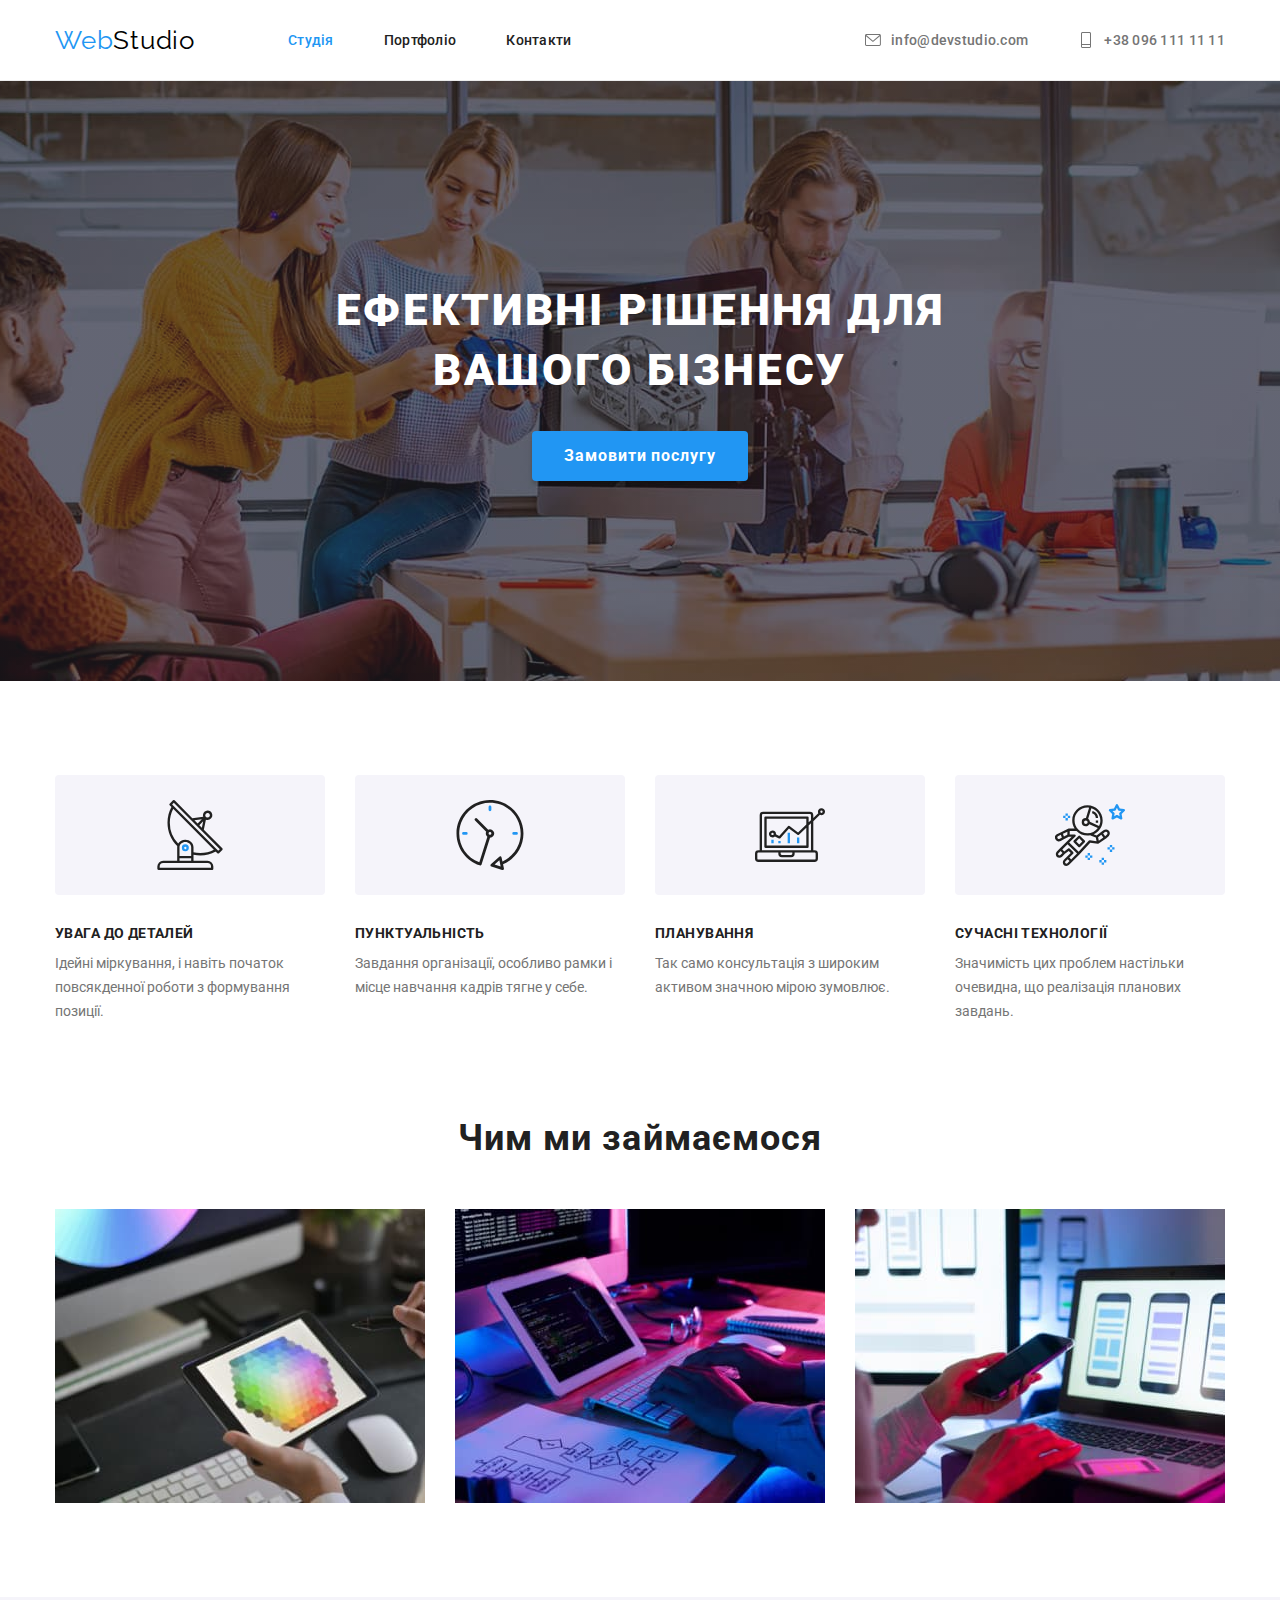
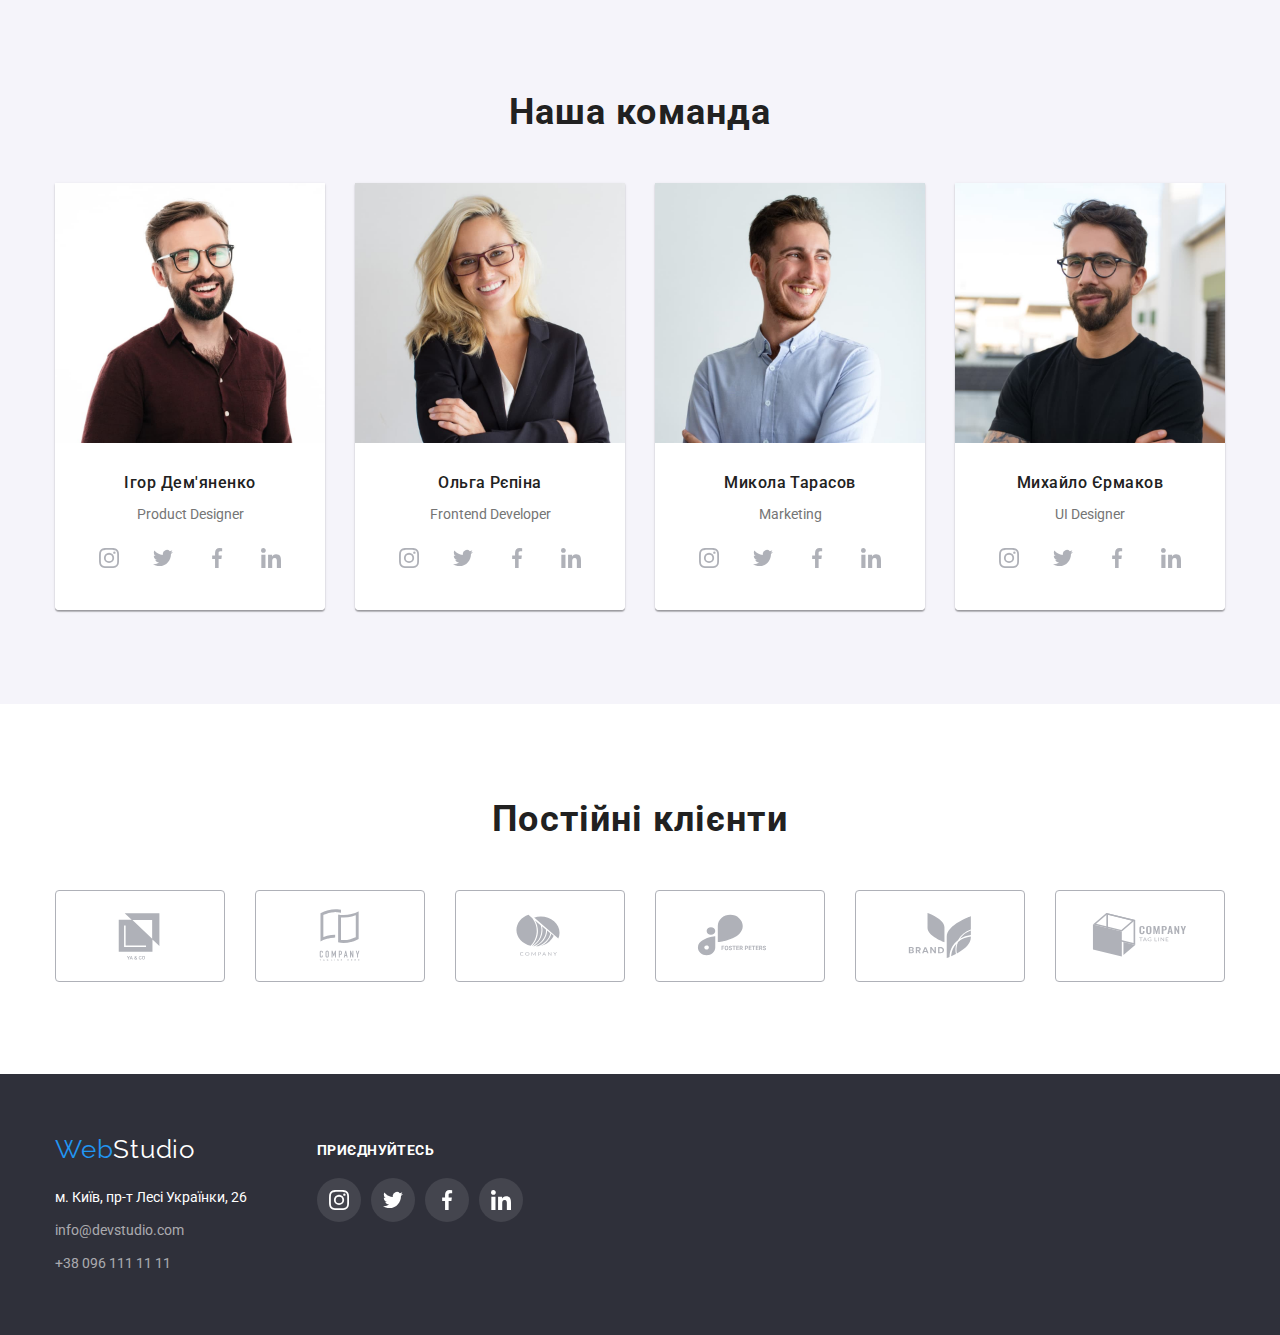
==== index.html @ 655edbf3 "Завантаження" ====
<!DOCTYPE html>
<html lang="uk">
  <head>
    <meta charset="UTF-8" />
    <meta http-equiv="X-UA-Compatible" content="IE=edge" />
    <meta name="viewport" content="width=device-width, initial-scale=1.0" />
    <title>WebStudio</title>
    <link rel="shortcut icon" href="./images/favicon.svg" type="image/svg" />
    <link rel="preconnect" href="https://fonts.googleapis.com" />
    <link rel="preconnect" href="https://fonts.gstatic.com" crossorigin />
    <link
      href="https://fonts.googleapis.com/css2?family=Raleway:wght@700&family=Roboto:wght@400;500;700;900&display=swap"
      rel="stylesheet"
    />
    <link
      rel="stylesheet"
      href="https://cdnjs.cloudflare.com/ajax/libs/modern-normalize/1.1.0/modern-normalize.min.css"
    />
    <link rel="stylesheet" href="./css/styles.css" />
  </head>
  <body>
    <!-- Шапка сайта -->
    <header class="page-header">
      <div class="container header-nav">
        <a href="./index.html" class="logo link">Web<span class="logo-black">Studio</span></a>
        <nav>
          <ul class="site-nav list">
            <li>
              <a href="./index.html" class="site-link link current">Студія</a>
            </li>
            <li>
              <a href="./portfolio.html" class="site-link link">Портфоліо</a>
            </li>
            <li><a href="#" class="site-link link">Контакти</a></li>
          </ul>
        </nav>
        <ul class="adress-nav list">
          <li>
            <a href="mailto:info@devstudio.com" class="adress-link link">
              <div class="foter-contact">
                <svg class="icon contact-icon" width="16" height="16">
                  <use href="./images/svg-icon.svg#icon-email"></use>
                </svg>
                info@devstudio.com
              </div>
            </a>
          </li>
          <li>
            <a href="tel:+380961111111" class="adress-link link">
              <div class="foter-contact">
                <svg class="icon contact-icon" width="16" height="16">
                  <use href="./images/svg-icon.svg#icon-phone"></use>
                </svg>
                +38 096 111 11 11
              </div>
            </a>
          </li>
        </ul>
      </div>
    </header>
    <!-- Мейн -->
    <main class="main">
      <!-- Герой -->
      <section class="hero">
        <h1 class="hero-title">Ефективні рішення для вашого бізнесу</h1>
        <button type="button" class="button">Замовити послугу</button>
      </section>
      <!-- Особливості -->
      <section class="section">
        <div class="container">
          <h2 class="section-title hidden">Наші особливості</h2>
          <ul class="feature-list list">
            <li>
              <div class="feature-icon">
                <svg class="icon" width="70" height="70">
                  <use href="./images/svg-icon.svg#icon-antenna"></use>
                </svg>
              </div>
              <h3 class="feature-title">УВАГА ДО ДЕТАЛЕЙ</h3>
              <p>Ідейні міркування, і навіть початок повсякденної роботи з формування позиції.</p>
            </li>
            <li>
              <div class="feature-icon">
                <svg class="icon" width="70" height="70">
                  <use href="./images/svg-icon.svg#icon-clock"></use>
                </svg>
              </div>
              <h3 class="feature-title">ПУНКТУАЛЬНІСТЬ</h3>
              <p>Завдання організації, особливо рамки і місце навчання кадрів тягне у себе.</p>
            </li>
            <li>
              <div class="feature-icon">
                <svg class="icon" width="70" height="70">
                  <use href="./images/svg-icon.svg#icon-diagram"></use>
                </svg>
              </div>
              <h3 class="feature-title">ПЛАНУВАННЯ</h3>
              <p>Так само консультація з широким активом значною мірою зумовлює.</p>
            </li>
            <li>
              <div class="feature-icon">
                <svg class="icon" width="70" height="70">
                  <use href="./images/svg-icon.svg#icon-astronaut"></use>
                </svg>
              </div>
              <h3 class="feature-title">СУЧАСНІ ТЕХНОЛОГІЇ</h3>
              <p>Значимість цих проблем настільки очевидна, що реалізація планових завдань.</p>
            </li>
          </ul>
        </div>
      </section>
      <!-- Чим ми займаємося -->
      <section class="section feature-section">
        <div class="container">
          <h2 class="section-title">Чим ми займаємося</h2>
          <ul class="work-list list">
            <li>
              <img
                src="./images/img_1.jpg"
                alt="Робочий стіл з планшетом і клавіатурою"
                width="370"
              />
            </li>
            <li>
              <img src="./images/img_2.jpg" alt="Телефон в руках і ноутбук на столі" width="370" />
            </li>
            <li>
              <img src="./images/img_3.jpg" alt="Планшет з колажом вибору кольору" width="370" />
            </li>
          </ul>
        </div>
      </section>
      <!-- Команда -->
      <section class="section feature-section comand-section">
        <div class="container">
          <h2 class="section-title">Наша команда</h2>
          <ul class="user-list list">
            <li>
              <img src="./images/avatar_1.jpg" alt="Фото участника команди" width="270" />
              <div class="user-signature">
                <h3 class="user-title">Ігор Дем'яненко</h3>
                <p class="user-desc">Product Designer</p>
                <ul class="social-list list">
                  <li>
                    <a class="social-link" href="#">
                      <svg class="icon" width="20" height="20">
                        <use href="./images/svg-icon.svg#icon-instagram"></use>
                      </svg>
                    </a>
                  </li>
                  <li>
                    <a class="social-link" href="#">
                      <svg class="icon" width="20" height="20">
                        <use href="./images/svg-icon.svg#icon-twitter"></use>
                      </svg>
                    </a>
                  </li>
                  <li>
                    <a class="social-link" href="#">
                      <svg class="icon" width="20" height="20">
                        <use href="./images/svg-icon.svg#icon-facebook"></use>
                      </svg>
                    </a>
                  </li>
                  <li>
                    <a class="social-link" href="#">
                      <svg class="icon" width="20" height="20">
                        <use href="./images/svg-icon.svg#icon-linkedin"></use>
                      </svg>
                    </a>
                  </li>
                </ul>
              </div>
            </li>
            <li>
              <img src="./images/avatar_2.jpg" alt="Фото участника команди" width="270" />
              <div class="user-signature">
                <h3 class="user-title">Ольга Рєпіна</h3>
                <p class="user-desc">Frontend Developer</p>
                <ul class="social-list list">
                  <li>
                    <a class="social-link" href="#">
                      <svg class="icon" width="20" height="20">
                        <use href="./images/svg-icon.svg#icon-instagram"></use>
                      </svg>
                    </a>
                  </li>
                  <li>
                    <a class="social-link" href="#">
                      <svg class="icon" width="20" height="20">
                        <use href="./images/svg-icon.svg#icon-twitter"></use>
                      </svg>
                    </a>
                  </li>
                  <li>
                    <a class="social-link" href="#">
                      <svg class="icon" width="20" height="20">
                        <use href="./images/svg-icon.svg#icon-facebook"></use>
                      </svg>
                    </a>
                  </li>
                  <li>
                    <a class="social-link" href="#">
                      <svg class="icon" width="20" height="20">
                        <use href="./images/svg-icon.svg#icon-linkedin"></use>
                      </svg>
                    </a>
                  </li>
                </ul>
              </div>
            </li>
            <li>
              <img src="./images/avatar_3.jpg" alt="Фото участника команди" width="270" />
              <div class="user-signature">
                <h3 class="user-title">Микола Тарасов</h3>
                <p class="user-desc">Marketing</p>
                <ul class="social-list list">
                  <li>
                    <a class="social-link" href="#">
                      <svg class="icon" width="20" height="20">
                        <use href="./images/svg-icon.svg#icon-instagram"></use>
                      </svg>
                    </a>
                  </li>
                  <li>
                    <a class="social-link" href="#">
                      <svg class="icon" width="20" height="20">
                        <use href="./images/svg-icon.svg#icon-twitter"></use>
                      </svg>
                    </a>
                  </li>
                  <li>
                    <a class="social-link" href="#">
                      <svg class="icon" width="20" height="20">
                        <use href="./images/svg-icon.svg#icon-facebook"></use>
                      </svg>
                    </a>
                  </li>
                  <li>
                    <a class="social-link" href="#">
                      <svg class="icon" width="20" height="20">
                        <use href="./images/svg-icon.svg#icon-linkedin"></use>
                      </svg>
                    </a>
                  </li>
                </ul>
              </div>
            </li>
            <li>
              <img src="./images/avatar_4.jpg" alt="Фото участника команди" width="270" />
              <div class="user-signature">
                <h3 class="user-title">Михайло Єрмаков</h3>
                <p class="user-desc">UI Designer</p>
                <ul class="social-list list">
                  <li>
                    <a class="social-link" href="#">
                      <svg class="icon" width="20" height="20">
                        <use href="./images/svg-icon.svg#icon-instagram"></use>
                      </svg>
                    </a>
                  </li>
                  <li>
                    <a class="social-link" href="#">
                      <svg class="icon" width="20" height="20">
                        <use href="./images/svg-icon.svg#icon-twitter"></use>
                      </svg>
                    </a>
                  </li>
                  <li>
                    <a class="social-link" href="#">
                      <svg class="icon" width="20" height="20">
                        <use href="./images/svg-icon.svg#icon-facebook"></use>
                      </svg>
                    </a>
                  </li>
                  <li>
                    <a class="social-link" href="#">
                      <svg class="icon" width="20" height="20">
                        <use href="./images/svg-icon.svg#icon-linkedin"></use>
                      </svg>
                    </a>
                  </li>
                </ul>
              </div>
            </li>
          </ul>
        </div>
      </section>
      <section class="section client">
        <div class="container">
          <h1 class="section-title">Постійні клієнти</h1>
          <ul class="list client-list">
            <li>
              <a class="client-link" href="#">
                <svg class="icon" width="106" height="60">
                  <use href="./images/svg-icon.svg#icon-yaco"></use>
                </svg>
              </a>
            </li>
            <li>
              <a class="client-link" href="#">
                <svg class="icon" width="106" height="60">
                  <use href="./images/svg-icon.svg#icon-company_tagline_here"></use>
                </svg>
              </a>
            </li>
            <li>
              <a class="client-link" href="#">
                <svg class="icon" width="106" height="60">
                  <use href="./images/svg-icon.svg#icon-company"></use>
                </svg>
              </a>
            </li>
            <li>
              <a class="client-link" href="#">
                <svg class="icon" width="106" height="60">
                  <use href="./images/svg-icon.svg#icon-foster_peters"></use>
                </svg>
              </a>
            </li>
            <li>
              <a class="client-link" href="#">
                <svg class="icon" width="106" height="60">
                  <use href="./images/svg-icon.svg#icon-brand"></use>
                </svg>
              </a>
            </li>
            <li>
              <a class="client-link" href="#">
                <svg class="icon" width="106" height="60">
                  <use href="./images/svg-icon.svg#icon-company_tag_line"></use>
                </svg>
              </a>
            </li>
          </ul>
        </div>
      </section>
    </main>
    <!-- Футлер -->
    <footer class="footer">
      <div class="container footer-container">
        <section>
          <h2 class="hidden">Контактна інформація</h2>
          <a href="./index.html" class="logo link">Web<span class="logo-white">Studio</span></a>
          <address class="address">
            <ul class="list address-list">
              <li>
                <a
                  href="https://goo.gl/maps/967ExddVVpc8St2L9"
                  target="_blank"
                  class="address-map link"
                  >м. Київ, пр-т Лесі Українки, 26
                </a>
              </li>
              <li>
                <a href="mailto:info@devstudio.com" class="contact link">info@devstudio.com</a>
              </li>
              <li>
                <a href="tel:+380961111111" class="contact link">+38 096 111 11 11</a>
              </li>
            </ul>
          </address>
        </section>
        <section class="footer-social">
          <h2 class="footer-social-title">приєднуйтесь</h2>
          <ul class="footer-social-list list">
            <li>
              <a class="footer-social-link" href="#">
                <svg class="icon" width="20" height="20">
                  <use href="./images/svg-icon.svg#icon-instagram"></use>
                </svg>
              </a>
            </li>
            <li>
              <a class="footer-social-link" href="#">
                <svg class="icon" width="20" height="20">
                  <use href="./images/svg-icon.svg#icon-twitter"></use>
                </svg>
              </a>
            </li>
            <li>
              <a class="footer-social-link" href="#">
                <svg class="icon" width="20" height="20">
                  <use href="./images/svg-icon.svg#icon-facebook"></use>
                </svg>
              </a>
            </li>
            <li>
              <a class="footer-social-link" href="#">
                <svg class="icon" width="20" height="20">
                  <use href="./images/svg-icon.svg#icon-linkedin"></use>
                </svg>
              </a>
            </li>
          </ul>
        </section>
      </div>
    </footer>
  </body>
</html>
---- css/styles.css ----
/* --КОЛЬОРИ САЙТУ-- */
:root {
  --logo-color: #000000;
  --primary-text-color: #212121;
  --hero-fon: #2f303a;
  --title-text-color: #757575;
  --social-icon: #afb1b8;
  --portfolio-button: #f5f4fa;
  --heder-border: #ececec;
  --portfolio-border: #eeeeee;
  --hero-color: #ffffff;
  --accent-color: #2196f3;
  --buttun-color-active: #188ce8;
  --contact-color: rgba(255, 255, 255, 0.6);
  --footer-social-link: rgba(255, 255, 255, 0.1);
}

/* --ЗАГАЛЬНІ ЗМІННІ-- */

/* переважаючі характеристики сторінки */
body {
  background: var(--hero-color);
  color: var(--title-text-color);
  font-family: 'Roboto', sans-serif;
  font-weight: 400;
  font-size: 14px;
  line-height: 1.7143;
}

/* Видалення крапок списку */
.list {
  list-style: none;

  margin: 0;
  padding: 0;
}

/* видалення підкреслювання ссилок */
.link {
  text-decoration: none;
}

/* Скриття елемента */
.hidden {
  position: absolute;
  clip: rect(0 0 0 0);
  width: 1px;
  height: 1px;
  margin: -1px;
}

/* центрування і обмеження контенту */
.container {
  margin-left: auto;
  margin-right: auto;
  width: 1200px;
  padding-left: 15px;
  padding-right: 15px;
}

/* обнулення відступів */
h1,
h2,
h3,
h4,
p {
  margin: 0;
  padding: 0;
}

/* видалення відступів картинок */
img {
  display: block;
}

/* --ШАПКА САЙТУ-- */

/* Логотип */

.logo {
  color: var(--accent-color);
  margin-right: 93px;

  font-family: 'Raleway';
  font-size: 26px;
  line-height: 1.1923;
  letter-spacing: 0.03em;
}

.logo-black {
  color: var(--logo-color);
}

/* Навігація сайту */

.page-header {
  border-bottom: 1px solid var(--heder-border);
}

.header-nav {
  display: flex;
  align-items: center;
}

.site-nav {
  display: flex;
}

.site-nav li {
  margin-right: 50px;
}

.site-link {
  display: block;
  padding-top: 32px;
  padding-bottom: 32px;
  color: var(--primary-text-color);

  font-weight: 500;
  font-size: 14px;
  line-height: 1.1429;
  letter-spacing: 0.02em;
}

.site-nav li:last-child {
  margin-right: 0px;
}

.site-nav .link:hover,
.site-nav .link:focus,
.adress-nav .link:hover,
.adress-nav .link:focus,
.link.current {
  color: var(--accent-color);
  fill: var(--accent-color);
}

.adress-nav {
  display: flex;
  align-items: center;
  margin-left: auto;
}

.adress-nav li {
  margin-left: 50px;
}

.adress-link {
  color: var(--title-text-color);
  fill: var(--title-text-color);

  font-weight: 500;
  font-size: 14px;
  line-height: 1.1429;
  letter-spacing: 0.02em;
}

.adress-nav li:first-child {
  margin-left: 0px;
}

.foter-contact {
  display: flex;
}

.contact-icon {
  margin-right: 10px;
}

/* --ТІЛО ОСНОВНОЇ СТОРІНКИ-- */

/* Заголовок сайту */

.hero {
  background-color: var(--hero-fon);
  background-image: linear-gradient(to left, rgba(47, 48, 58, 0.4), rgba(47, 48, 58, 0.4)),
    url(../images/hero.jpg);
  background-repeat: no-repeat;
  background-position: center;
  background-size: 1600px;
  text-align: center;
  padding-top: 200px;
  padding-bottom: 200px;
}

.hero-title {
  color: var(--hero-color);
  width: 696px;
  font-weight: 900;
  font-size: 44px;
  line-height: 1.3636;
  text-align: center;
  letter-spacing: 0.06em;
  text-transform: uppercase;
  margin-left: auto;
  margin-right: auto;
}

.button {
  color: var(--hero-color);
  background: var(--accent-color);
  cursor: pointer;
  font-weight: 700;
  font-size: 16px;
  line-height: 1.875;
  text-align: center;
  letter-spacing: 0.06em;
  padding: 10px 32px;
  margin-top: 30px;
  border: 0px;
  border-radius: 4px;
  box-shadow: 0px 4px 4px rgba(0, 0, 0, 0.15);
  outline: 0px solid var(--accent-color);
}

.button:hover,
.button:focus {
  background: var(--buttun-color-active);
}

/* Секції */

.section-title {
  color: var(--primary-text-color);

  font-size: 36px;
  line-height: 1.1667;
  text-align: center;
  letter-spacing: 0.03em;
}

/* Особливості */

.section {
  padding-top: 94px;
}

.feature-list {
  display: flex;
  gap: 30px;
}

.feature-list li {
  flex-basis: calc((100% - 90px) / 4);
}

.feature-title {
  color: var(--primary-text-color);
  margin-bottom: 10px;

  font-size: 14px;
  line-height: 1.1721;
  letter-spacing: 0.03em;
  text-transform: uppercase;
}

.feature-icon {
  display: flex;
  background-color: var(--portfolio-button);
  justify-content: center;
  border-radius: 4px;
  padding: 25px 0px;
  margin-bottom: 30px;
}

/* чим ми займаємося*/

.work-list {
  display: flex;
  margin-top: 50px;
  justify-content: center;
}

.work-list li {
  margin-right: 30px;
}

.work-list li:last-child {
  margin-right: 0px;
}

/* Команда */

.comand-section {
  background: var(--portfolio-button);
}

.user-list {
  display: flex;
  margin-top: 50px;
}

.user-title {
  color: var(--primary-text-color);

  font-weight: 500;
  font-size: 16px;
  line-height: 1.1875;
  text-align: center;
  letter-spacing: 0.03em;
}

.user-desc {
  text-align: center;
  margin-top: 10px;
}

.user-signature {
  background: var(--hero-color);
  border-radius: 0px 0px 4px 4px;
  padding-top: 30px;
  padding-bottom: 30px;
}

.user-list > li {
  width: 270px;
  margin-right: 30px;
  border-radius: 0px 0px 4px 4px;
  box-shadow: 0px 1px 3px rgba(0, 0, 0, 0.12), 0px 1px 1px rgba(0, 0, 0, 0.14),
    0px 2px 1px rgba(0, 0, 0, 0.2);
}

.user-list li:last-child {
  margin-right: 0px;
}

.feature-section {
  padding-bottom: 94px;
}

.social-list {
  display: flex;
  justify-content: center;
  margin-top: 10px;
}

.social-link {
  display: flex;
  justify-content: center;
  align-items: center;
  fill: var(--social-icon);
  width: 44px;
  height: 44px;
}

.social-link:hover,
.social-link:focus {
  border-radius: 50%;
  background: var(--accent-color);
  fill: var(--hero-color);
}

.social-list > li {
  margin-right: 10px;
}

.social-list:last-child {
  margin-right: 0px;
}

/* Постійні кліенти */

.client-list {
  display: flex;
  justify-content: space-between;
  gap: 30px;
  margin-top: 50px;
  margin-bottom: 92px;
}

.client-link {
  display: flex;
  justify-content: center;
  align-items: center;
  width: 170px;
  height: 92px;
  border: 1px solid var(--social-icon);
  border-radius: 4px;
  fill: var(--social-icon);
}

.client-link:hover,
.client-link:focus {
  fill: var(--accent-color);
  border: 1px solid var(--accent-color);
}

/* -- ТІЛО ПОРТФОЛіО-- */

.filters {
  display: flex;
  justify-content: center;
}

.filters-button {
  color: var(--primary-text-color);
  background: var(--portfolio-button);

  cursor: pointer;

  font-weight: 500;
  font-size: 16px;
  line-height: 1.625;
  text-align: center;
  letter-spacing: 0.03em;

  margin: 0px 4px;
  border-radius: 4px;
  border: 0px;
  padding: 6px 22px;
}

.filters-button:hover,
.filters-button:focus {
  color: var(--hero-color);
  background: var(--accent-color);
  box-shadow: 0px 3px 1px rgba(0, 0, 0, 0.1), 0px 1px 2px rgba(0, 0, 0, 0.08),
    0px 2px 2px rgba(0, 0, 0, 0.12);
}

.projects {
  display: flex;
  flex-wrap: wrap;
  margin-top: 50px;
}

.projects li {
  margin-bottom: 30px;
  margin-right: 30px;
}

.projects li:hover,
.projects li:focus {
  box-shadow: 0px 1px 1px rgba(0, 0, 0, 0.12), 0px 4px 4px rgba(0, 0, 0, 0.06),
    1px 4px 6px rgba(0, 0, 0, 0.16);
}

.projects-border {
  padding: 20px 24px;

  border-right: 1px solid var(--portfolio-border);
  border-bottom: 1px solid var(--portfolio-border);
  border-left: 1px solid var(--portfolio-border);
}

.projects li:nth-child(3n + 3) {
  margin-right: 0px;
}

.projects li:nth-last-child(-n + 3) {
  margin-bottom: 3px;
}

.projects-title {
  color: var(--primary-text-color);

  font-size: 18px;
  line-height: 2;
  letter-spacing: 0.06em;
}

.projects-desc {
  font-weight: 400;
  font-size: 16px;
  line-height: 1.875;
  letter-spacing: 0.03em;

  margin-top: 4px;
}

/* --ФУТЕР-- */

.footer {
  padding-top: 60px;
  padding-bottom: 60px;
  background: var(--hero-fon);
}

.address {
  margin-top: 20px;
  font-style: normal;
}

.logo-white {
  color: var(--hero-color);
}

.address-map {
  color: var(--hero-color);
}

.contact {
  color: var(--contact-color);
}

.address .link:hover,
.address .link:focus {
  color: var(--accent-color);
}

.address-list li {
  margin-bottom: 9px;
}

.address-list li:last-child {
  margin-bottom: 0px;
}

.footer .logo {
  margin-right: 0px;
}

.footer-container {
  display: flex;
}

.footer-social {
  margin-left: 70px;
  margin-top: 8px;
}

.footer-social-title {
  margin-bottom: 20px;
  font-size: 14px;
  line-height: calc(16 / 14);
  letter-spacing: 0.03em;
  text-transform: uppercase;

  color: var(--hero-color);
}

.footer-social-list {
  display: flex;
}

.footer-social-link {
  display: flex;
  justify-content: center;
  align-items: center;
  fill: var(--hero-color);
  width: 44px;
  height: 44px;
  border-radius: 50%;

  background: var(--footer-social-link);
}

.footer-social-list li {
  margin-right: 10px;
}

.footer-social-list li:last-child {
  margin-right: 0px;
}

.footer-social-link:hover,
.footer-social-link:focus {
  background: var(--accent-color);
}
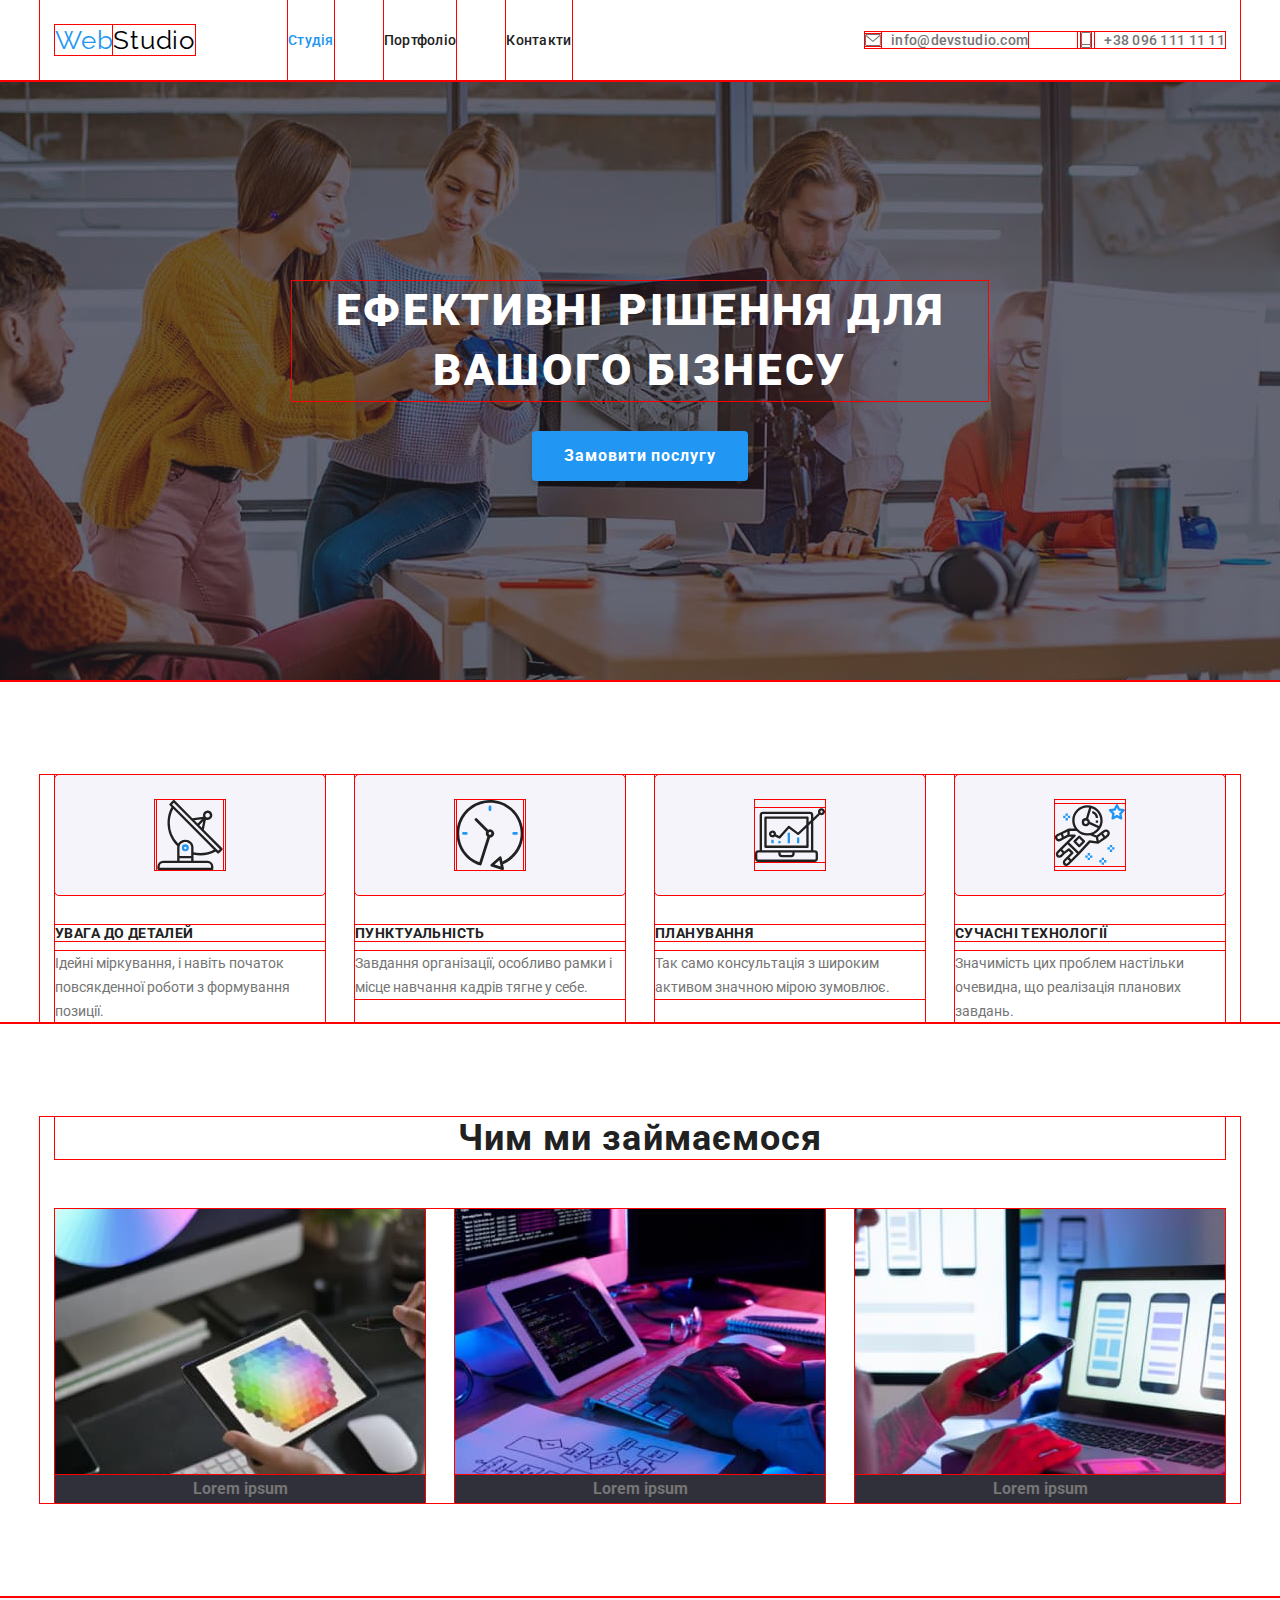
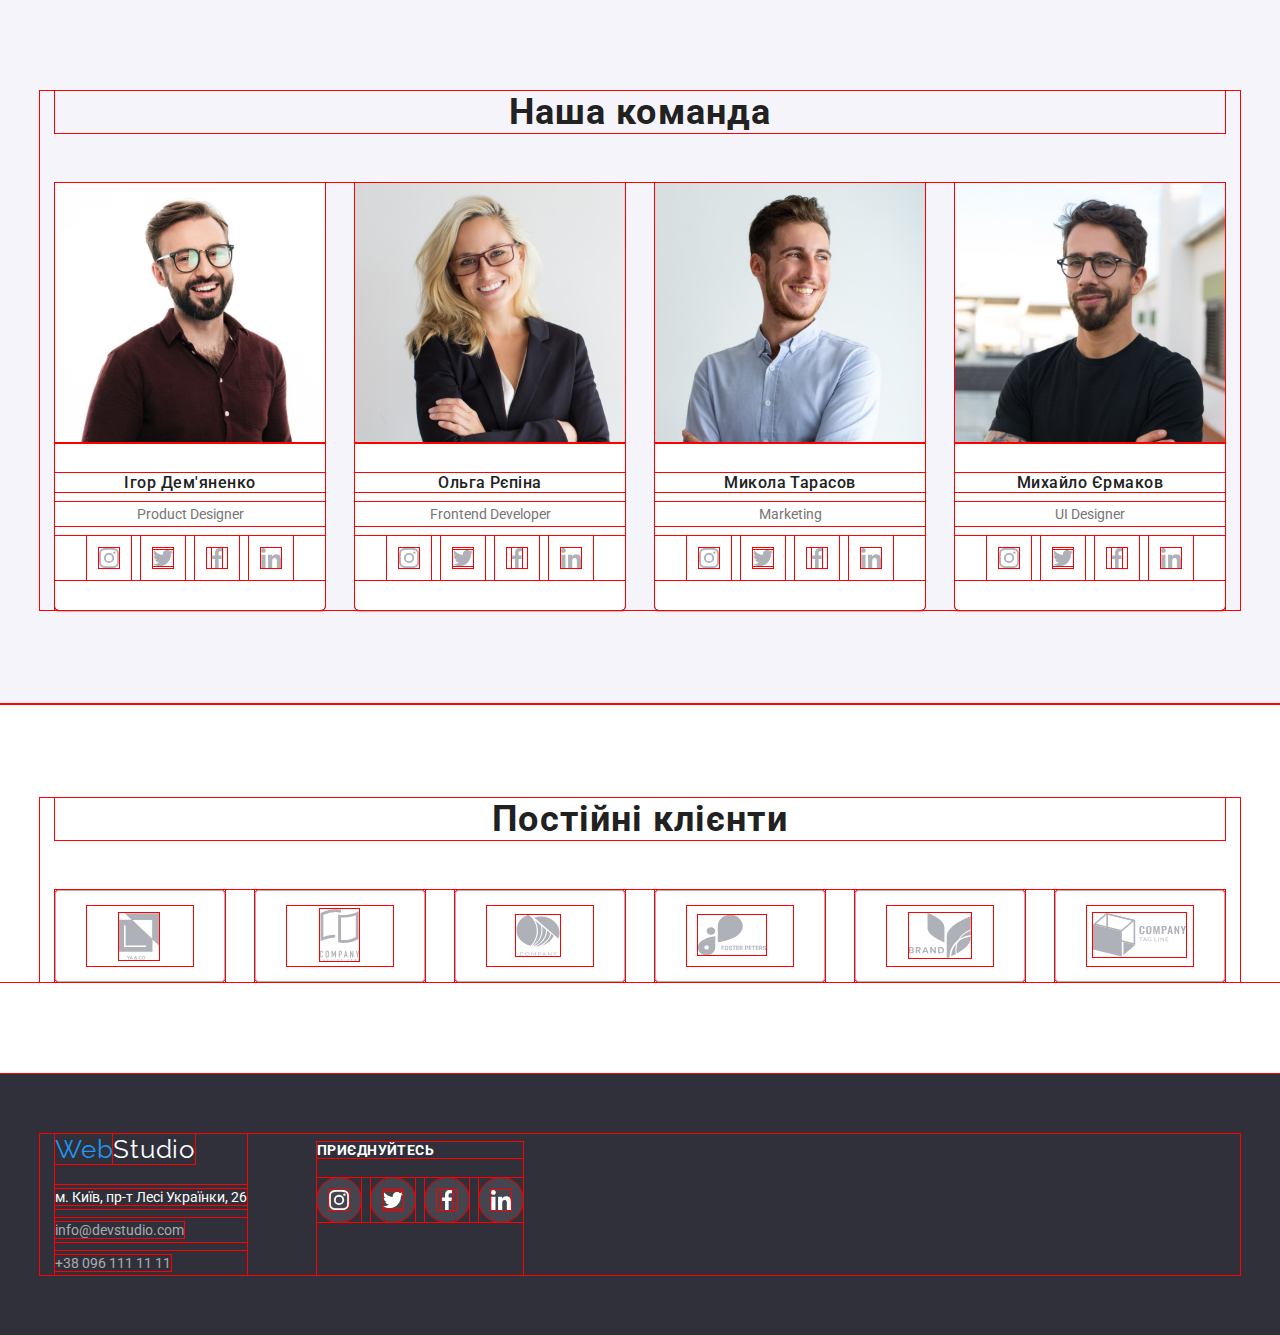
==== commit a1eec5e5: "Текст поверх картинок" ====
--- a/index.html
+++ b/index.html
@@ -115,17 +115,40 @@
           <h2 class="section-title">Чим ми займаємося</h2>
           <ul class="work-list list">
             <li>
-              <img
-                src="./images/img_1.jpg"
-                alt="Робочий стіл з планшетом і клавіатурою"
-                width="370"
-              />
-            </li>
-            <li>
-              <img src="./images/img_2.jpg" alt="Телефон в руках і ноутбук на столі" width="370" />
-            </li>
-            <li>
-              <img src="./images/img_3.jpg" alt="Планшет з колажом вибору кольору" width="370" />
+              <div class="ddd">
+                <img
+                  src="./images/img_1.jpg"
+                  alt="Робочий стіл з планшетом і клавіатурою"
+                  width="370"
+                />
+                <div class="zagolovok">
+                  <h3>Lorem ipsum</h3>
+                </div>
+              </div>
+            </li>
+            <li>
+              <div class="ddd">
+                <img
+                  src="./images/img_2.jpg"
+                  alt="Робочий стіл з планшетом і клавіатурою"
+                  width="370"
+                />
+                <div class="zagolovok">
+                  <h3>Lorem ipsum</h3>
+                </div>
+              </div>
+            </li>
+            <li>
+              <div class="ddd">
+                <img
+                  src="./images/img_3.jpg"
+                  alt="Робочий стіл з планшетом і клавіатурою"
+                  width="370"
+                />
+                <div class="zagolovok">
+                  <h3>Lorem ipsum</h3>
+                </div>
+              </div>
             </li>
           </ul>
         </div>
--- a/css/styles.css
+++ b/css/styles.css
@@ -1,3 +1,7 @@
+* {
+  outline: 1px solid red
+}
+
 /* --КОЛЬОРИ САЙТУ-- */
 :root {
   --logo-color: #000000;
@@ -468,6 +472,31 @@
   margin-top: 4px;
 }
 
+.box {
+  position: relative;
+}
+
+.overlay {
+  position: absolute;
+  top: 0;
+  left: 0;
+  width: 100%;
+  height: 100%;
+  transform: translateY(100%);
+  transition: transform 250ms ease;
+  background-color: #188ce8;
+  color: white;
+}
+
+.box:hover .overlay {
+  transform: translateX(0);
+}
+
+.box {
+  position: relative;
+  overflow: hidden;
+}
+
 /* --ФУТЕР-- */
 
 .footer {
@@ -557,3 +586,17 @@
 .footer-social-link:focus {
   background: var(--accent-color);
 }
+
+
+
+.ddd {
+  position: relative;
+}
+
+.zagolovok {
+  position: absolute;
+  bottom: 0;
+  width: 100%;
+  background-color: #2f303a;
+  text-align: center;
+}
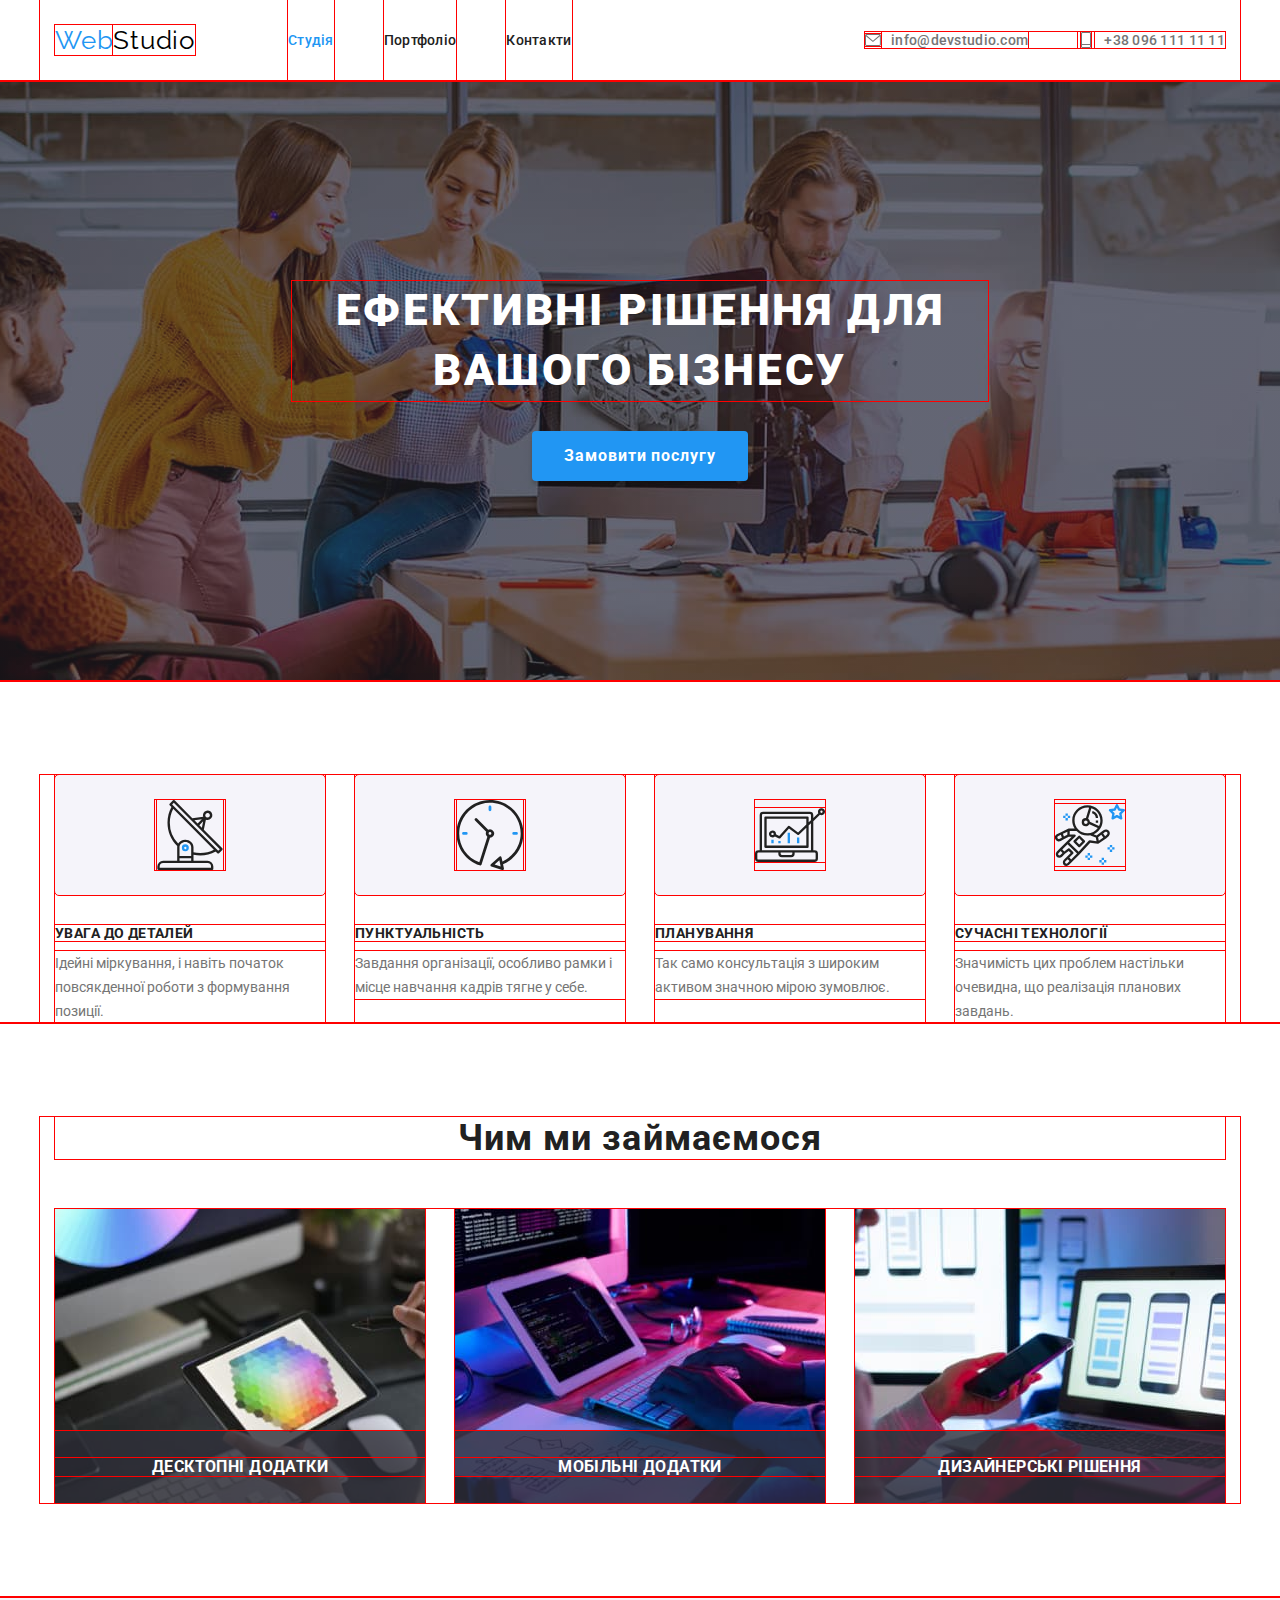
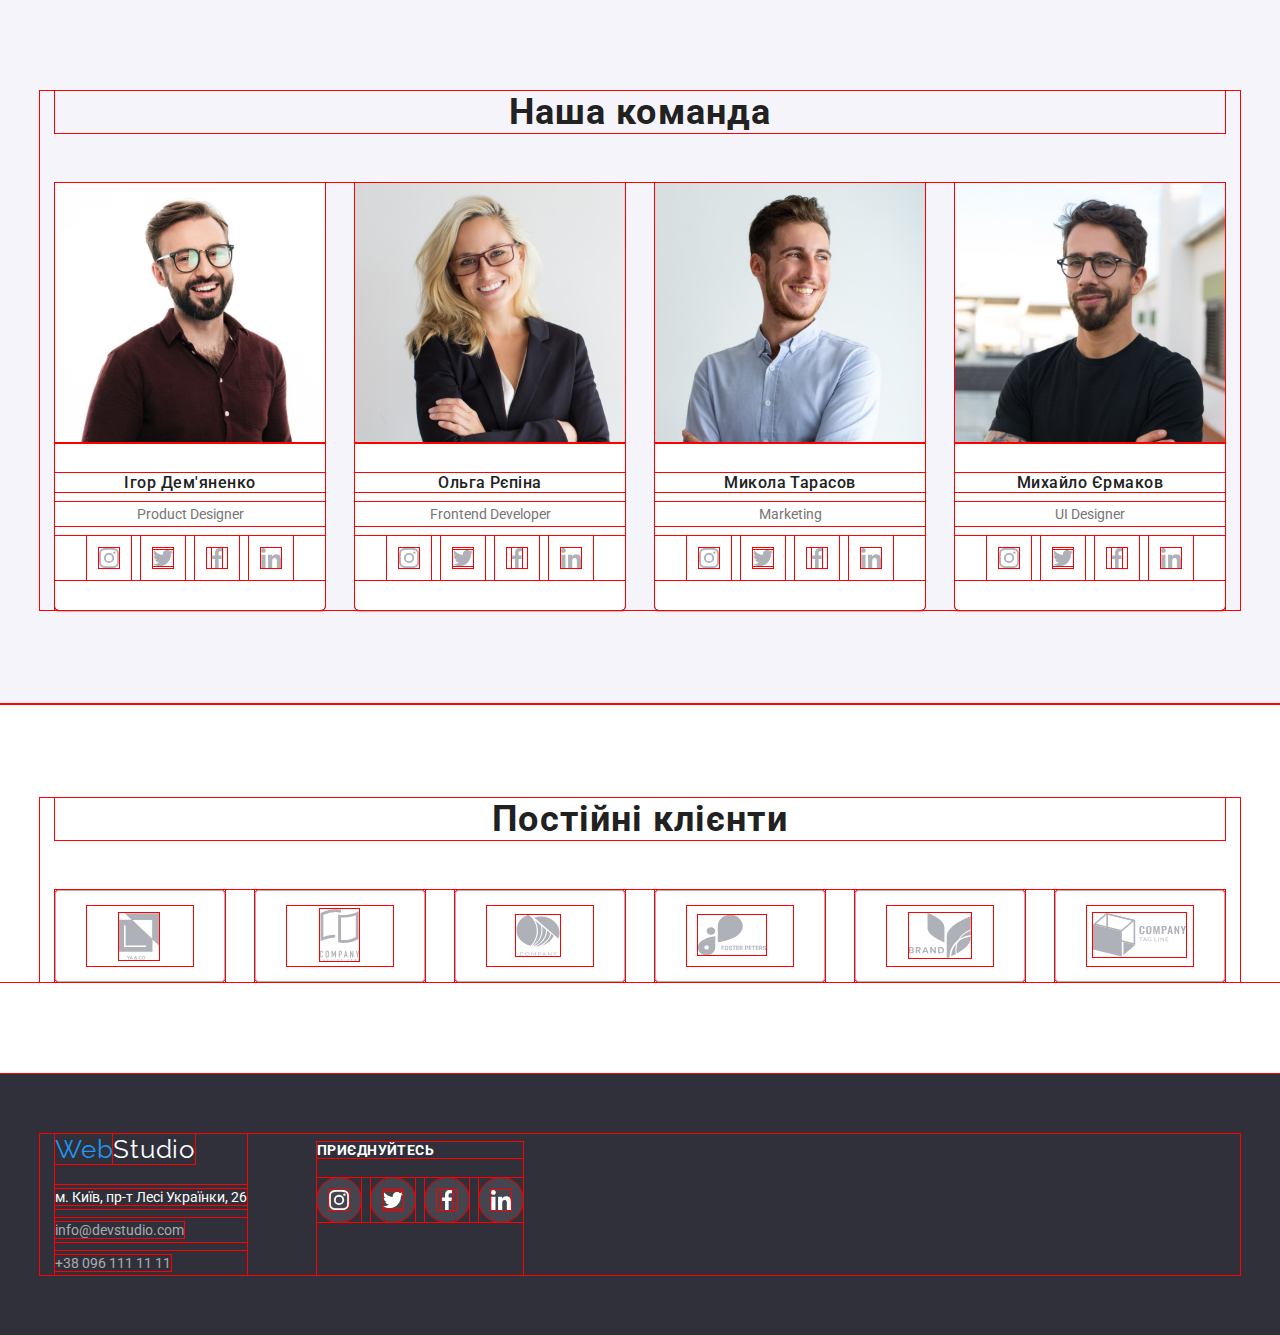
==== commit 15faa7d8: "Стилизирование" ====
--- a/index.html
+++ b/index.html
@@ -115,38 +115,38 @@
           <h2 class="section-title">Чим ми займаємося</h2>
           <ul class="work-list list">
             <li>
-              <div class="ddd">
+              <div class="label">
                 <img
                   src="./images/img_1.jpg"
                   alt="Робочий стіл з планшетом і клавіатурою"
                   width="370"
                 />
-                <div class="zagolovok">
-                  <h3>Lorem ipsum</h3>
+                <div class="label-text">
+                  <h3>Десктопні додатки</h3>
                 </div>
               </div>
             </li>
             <li>
-              <div class="ddd">
+              <div class="label">
                 <img
                   src="./images/img_2.jpg"
                   alt="Робочий стіл з планшетом і клавіатурою"
                   width="370"
                 />
-                <div class="zagolovok">
-                  <h3>Lorem ipsum</h3>
+                <div class="label-text">
+                  <h3>Мобільні додатки</h3>
                 </div>
               </div>
             </li>
             <li>
-              <div class="ddd">
+              <div class="label">
                 <img
                   src="./images/img_3.jpg"
                   alt="Робочий стіл з планшетом і клавіатурою"
                   width="370"
                 />
-                <div class="zagolovok">
-                  <h3>Lorem ipsum</h3>
+                <div class="label-text">
+                  <h3>Дизайнерські рішення</h3>
                 </div>
               </div>
             </li>
--- a/css/styles.css
+++ b/css/styles.css
@@ -283,6 +283,26 @@
   margin-right: 0px;
 }
 
+.label {
+  position: relative;
+}
+
+.label-text {
+  position: absolute;
+  bottom: 0;
+  width: 100%;
+  background-color: rgba(47, 48, 58, 0.8);
+
+  font-size: 14px;
+  line-height: 1.1429;
+  text-align: center;
+  letter-spacing: 0.03em;
+  text-transform: uppercase;
+
+  color: var(--hero-color);
+  padding: 27px 0px;
+}
+
 /* Команда */
 
 .comand-section {
@@ -484,8 +504,13 @@
   height: 100%;
   transform: translateY(100%);
   transition: transform 250ms ease;
-  background-color: #188ce8;
-  color: white;
+  background-color: rgba(33, 150, 243, 0.9);
+  padding: 63px 24px;
+
+  font-size: 18px;
+  line-height: 1.5556;  
+  letter-spacing: 0.03em;  
+  color: var(--hero-color);
 }
 
 .box:hover .overlay {
@@ -589,14 +614,3 @@
 
 
 
-.ddd {
-  position: relative;
-}
-
-.zagolovok {
-  position: absolute;
-  bottom: 0;
-  width: 100%;
-  background-color: #2f303a;
-  text-align: center;
-}
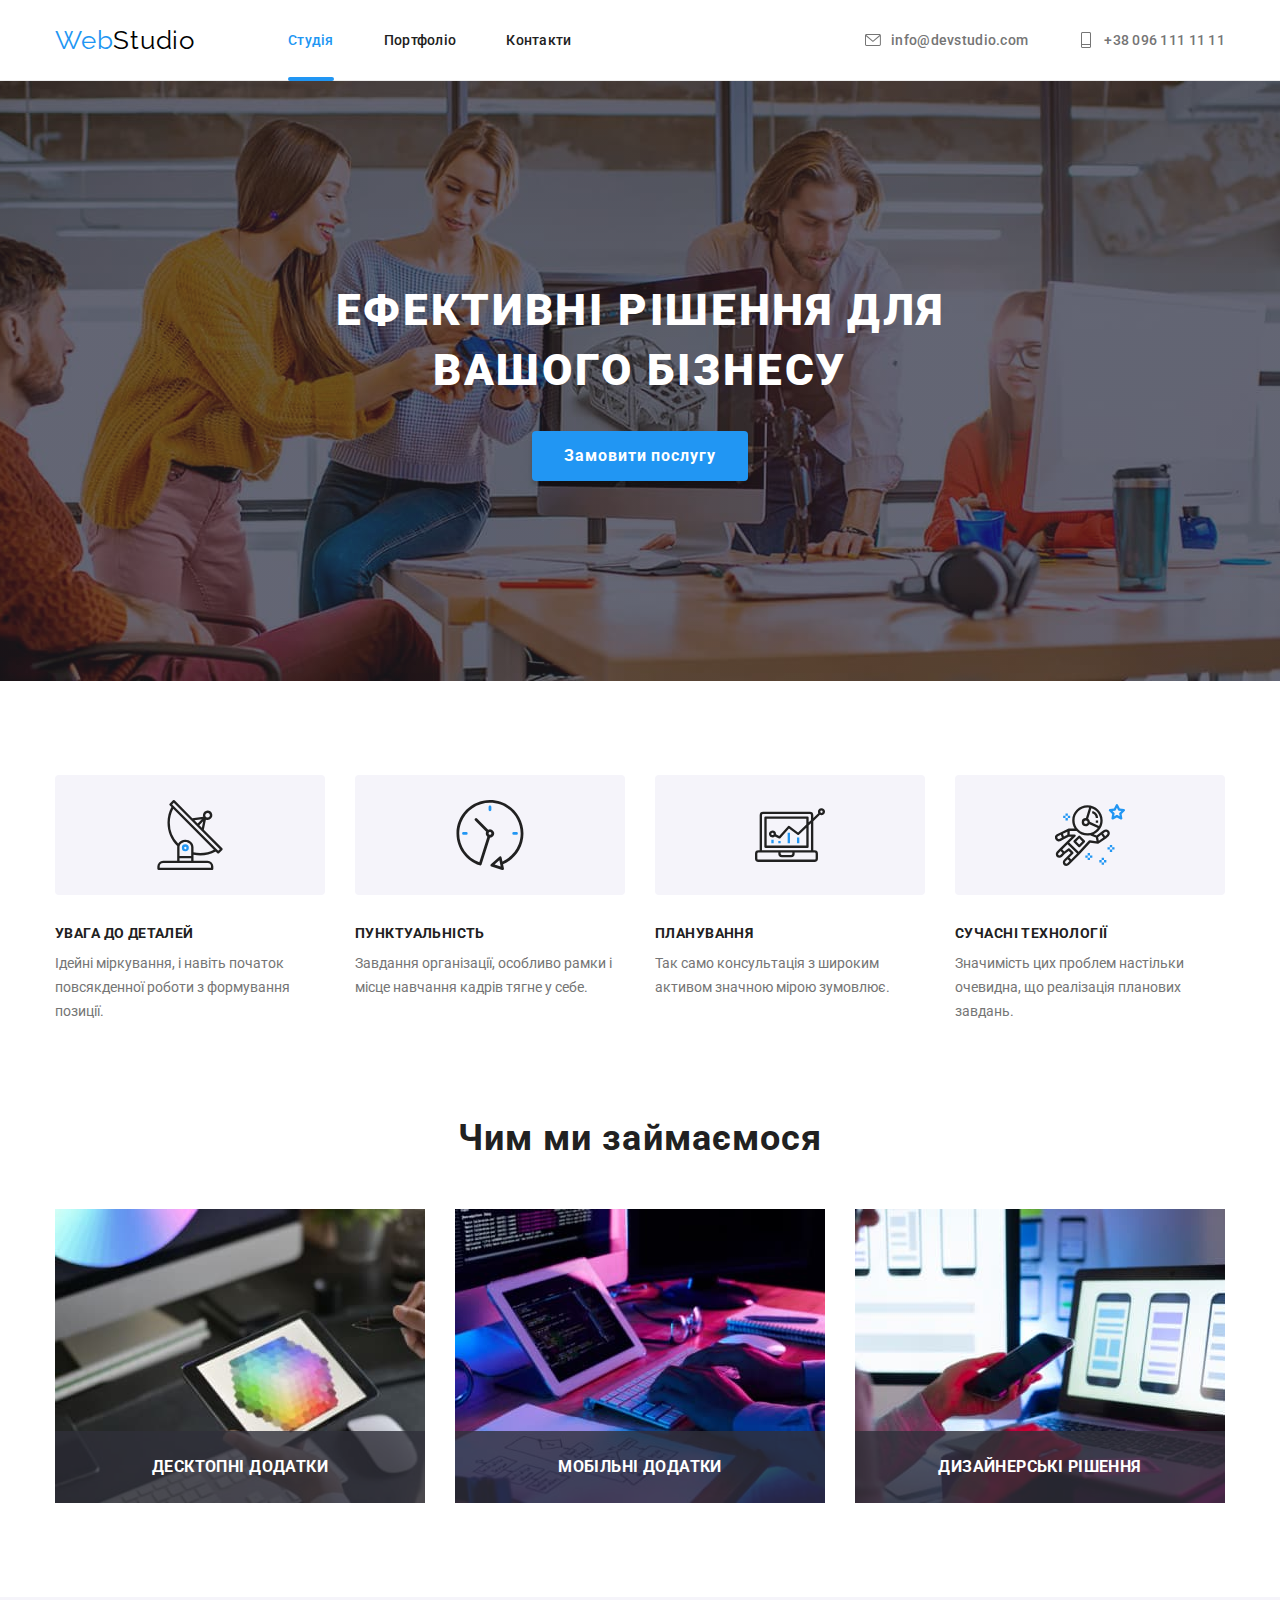
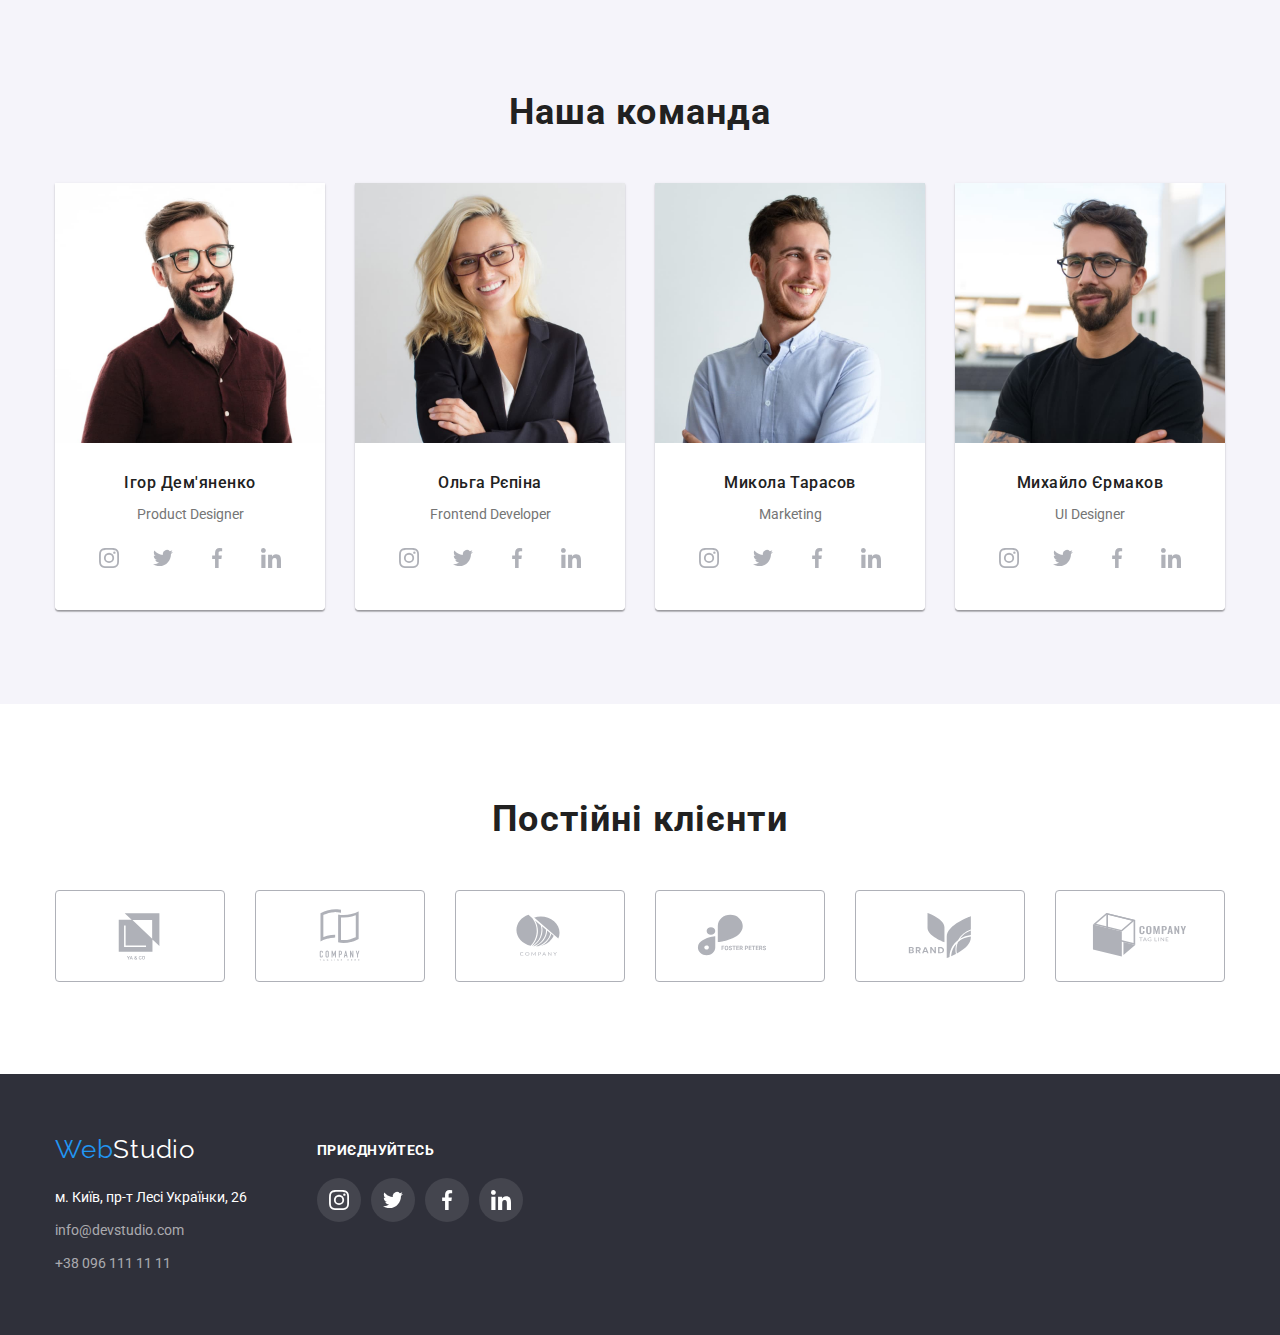
==== commit 85b555f8: "Модалка" ====
--- a/index.html
+++ b/index.html
@@ -63,7 +63,7 @@
       <!-- Герой -->
       <section class="hero">
         <h1 class="hero-title">Ефективні рішення для вашого бізнесу</h1>
-        <button type="button" class="button">Замовити послугу</button>
+        <button data-modal-open type="button" class="button">Замовити послугу</button>
       </section>
       <!-- Особливості -->
       <section class="section">
@@ -419,5 +419,17 @@
         </section>
       </div>
     </footer>
+    <script src="./js/modal.js"></script>
   </body>
+  <section data-modal class="modal is-hidden">
+    <h2 class="hidden">Модальне вікно</h2>
+    <div class="modal-window">
+      <button data-modal-close type="button" class="modal-close">
+        <svg class="icon" width="11" height="11">
+          <use href="./images/svg-icon.svg#icon-close"></use>
+        </svg>
+      </button>
+    </div>
+  </section>
+  <script src="./js/modal.js"></script>
 </html>
--- a/css/styles.css
+++ b/css/styles.css
@@ -1,6 +1,6 @@
-* {
-  outline: 1px solid red
-}
+/* * {
+  outline: 1px solid red;
+} */
 
 /* --КОЛЬОРИ САЙТУ-- */
 :root {
@@ -16,7 +16,9 @@
   --accent-color: #2196f3;
   --buttun-color-active: #188ce8;
   --contact-color: rgba(255, 255, 255, 0.6);
+  --modal-bag: rgba(0, 0, 0, 0.2);
   --footer-social-link: rgba(255, 255, 255, 0.1);
+  --overlay-fon: rgba(33, 150, 243, 0.9);
 }
 
 /* --ЗАГАЛЬНІ ЗМІННІ-- */
@@ -124,6 +126,10 @@
   font-size: 14px;
   line-height: 1.1429;
   letter-spacing: 0.02em;
+
+  transition-property: color;
+  transition-duration: 250ms;
+  transition-timing-function: cubic-bezier(0.4, 0, 0.2, 1);
 }
 
 .site-nav li:last-child {
@@ -139,6 +145,21 @@
   fill: var(--accent-color);
 }
 
+.site-link.link.current {
+  position: relative;
+}
+
+.current::after {
+  content: '';
+  position: absolute;
+  width: 100%;
+  height: 4px;
+  background-color: var(--accent-color);
+  bottom: -1px;
+  left: 0px;
+  border-radius: 2px;
+}
+
 .adress-nav {
   display: flex;
   align-items: center;
@@ -157,6 +178,10 @@
   font-size: 14px;
   line-height: 1.1429;
   letter-spacing: 0.02em;
+
+  transition-property: color, fill;
+  transition-duration: 250ms;
+  transition-timing-function: cubic-bezier(0.4, 0, 0.2, 1);
 }
 
 .adress-nav li:first-child {
@@ -215,6 +240,10 @@
   border-radius: 4px;
   box-shadow: 0px 4px 4px rgba(0, 0, 0, 0.15);
   outline: 0px solid var(--accent-color);
+
+  transition-property: background;
+  transition-duration: 250ms;
+  transition-timing-function: cubic-bezier(0.4, 0, 0.2, 1);
 }
 
 .button:hover,
@@ -365,6 +394,10 @@
   fill: var(--social-icon);
   width: 44px;
   height: 44px;
+
+  transition-property: background, fill;
+  transition-duration: 250ms;
+  transition-timing-function: cubic-bezier(0.4, 0, 0.2, 1);
 }
 
 .social-link:hover,
@@ -401,6 +434,10 @@
   border: 1px solid var(--social-icon);
   border-radius: 4px;
   fill: var(--social-icon);
+
+  transition-property: fill;
+  transition-duration: 250ms;
+  transition-timing-function: cubic-bezier(0.4, 0, 0.2, 1);
 }
 
 .client-link:hover,
@@ -432,6 +469,10 @@
   border-radius: 4px;
   border: 0px;
   padding: 6px 22px;
+
+  transition-property: color, background;
+  transition-duration: 250ms;
+  transition-timing-function: cubic-bezier(0.4, 0, 0.2, 1);
 }
 
 .filters-button:hover,
@@ -504,16 +545,18 @@
   height: 100%;
   transform: translateY(100%);
   transition: transform 250ms ease;
-  background-color: rgba(33, 150, 243, 0.9);
-  padding: 63px 24px;
+  background-color: var(--overlay-fon);
+  padding: 0px 24px;
+  display: flex;
+  align-items: center;
 
   font-size: 18px;
-  line-height: 1.5556;  
-  letter-spacing: 0.03em;  
+  line-height: 1.5556;
+  letter-spacing: 0.03em;
   color: var(--hero-color);
 }
 
-.box:hover .overlay {
+.projects li:hover .overlay {
   transform: translateX(0);
 }
 
@@ -541,10 +584,18 @@
 
 .address-map {
   color: var(--hero-color);
+
+  transition-property: color;
+  transition-duration: 250ms;
+  transition-timing-function: cubic-bezier(0.4, 0, 0.2, 1);
 }
 
 .contact {
   color: var(--contact-color);
+
+  transition-property: color;
+  transition-duration: 250ms;
+  transition-timing-function: cubic-bezier(0.4, 0, 0.2, 1);
 }
 
 .address .link:hover,
@@ -597,6 +648,10 @@
   border-radius: 50%;
 
   background: var(--footer-social-link);
+
+  transition-property: background;
+  transition-duration: 250ms;
+  transition-timing-function: cubic-bezier(0.4, 0, 0.2, 1);
 }
 
 .footer-social-list li {
@@ -612,5 +667,52 @@
   background: var(--accent-color);
 }
 
-
-
+/* --МОДАЛЬНЕ ВІКНО-- */
+
+.modal {
+  position: fixed;
+  width: 100%;
+  height: 100%;
+  top: 0;
+  left: 0;
+  background: var(--modal-bag);
+}
+
+.modal-window {
+  position: absolute;
+  width: 528px;
+  height: 581px;
+  top: 50%;
+  left: 50%;
+
+  background: #ffffff;
+  box-shadow: 0px 1px 3px rgba(0, 0, 0, 0.12), 0px 1px 1px rgba(0, 0, 0, 0.14),
+    0px 2px 1px rgba(0, 0, 0, 0.2);
+  border-radius: 4px;
+  opacity: 1;
+  transform: translate(-50%, -50%) scale(1);
+  transition: transform 250ms cubic-bezier(0.4, 0, 0.2, 1);
+}
+
+.modal-close {
+  position: absolute;
+  top: 8px;
+  right: 8px;
+  width: 30px;
+  height: 30px;
+  border-radius: 50%;
+  border: 1px solid rgba(0, 0, 0, 0.1);
+  display: flex;
+  justify-content: center;
+  align-items: center;
+}
+
+.is-hidden {
+  visibility: hidden;
+  opacity: 0;
+  pointer-events: none;
+}
+
+.modal.is-hidden .modal-window {
+  transform: translate(-50%, -50%) scale(0.3);
+}
